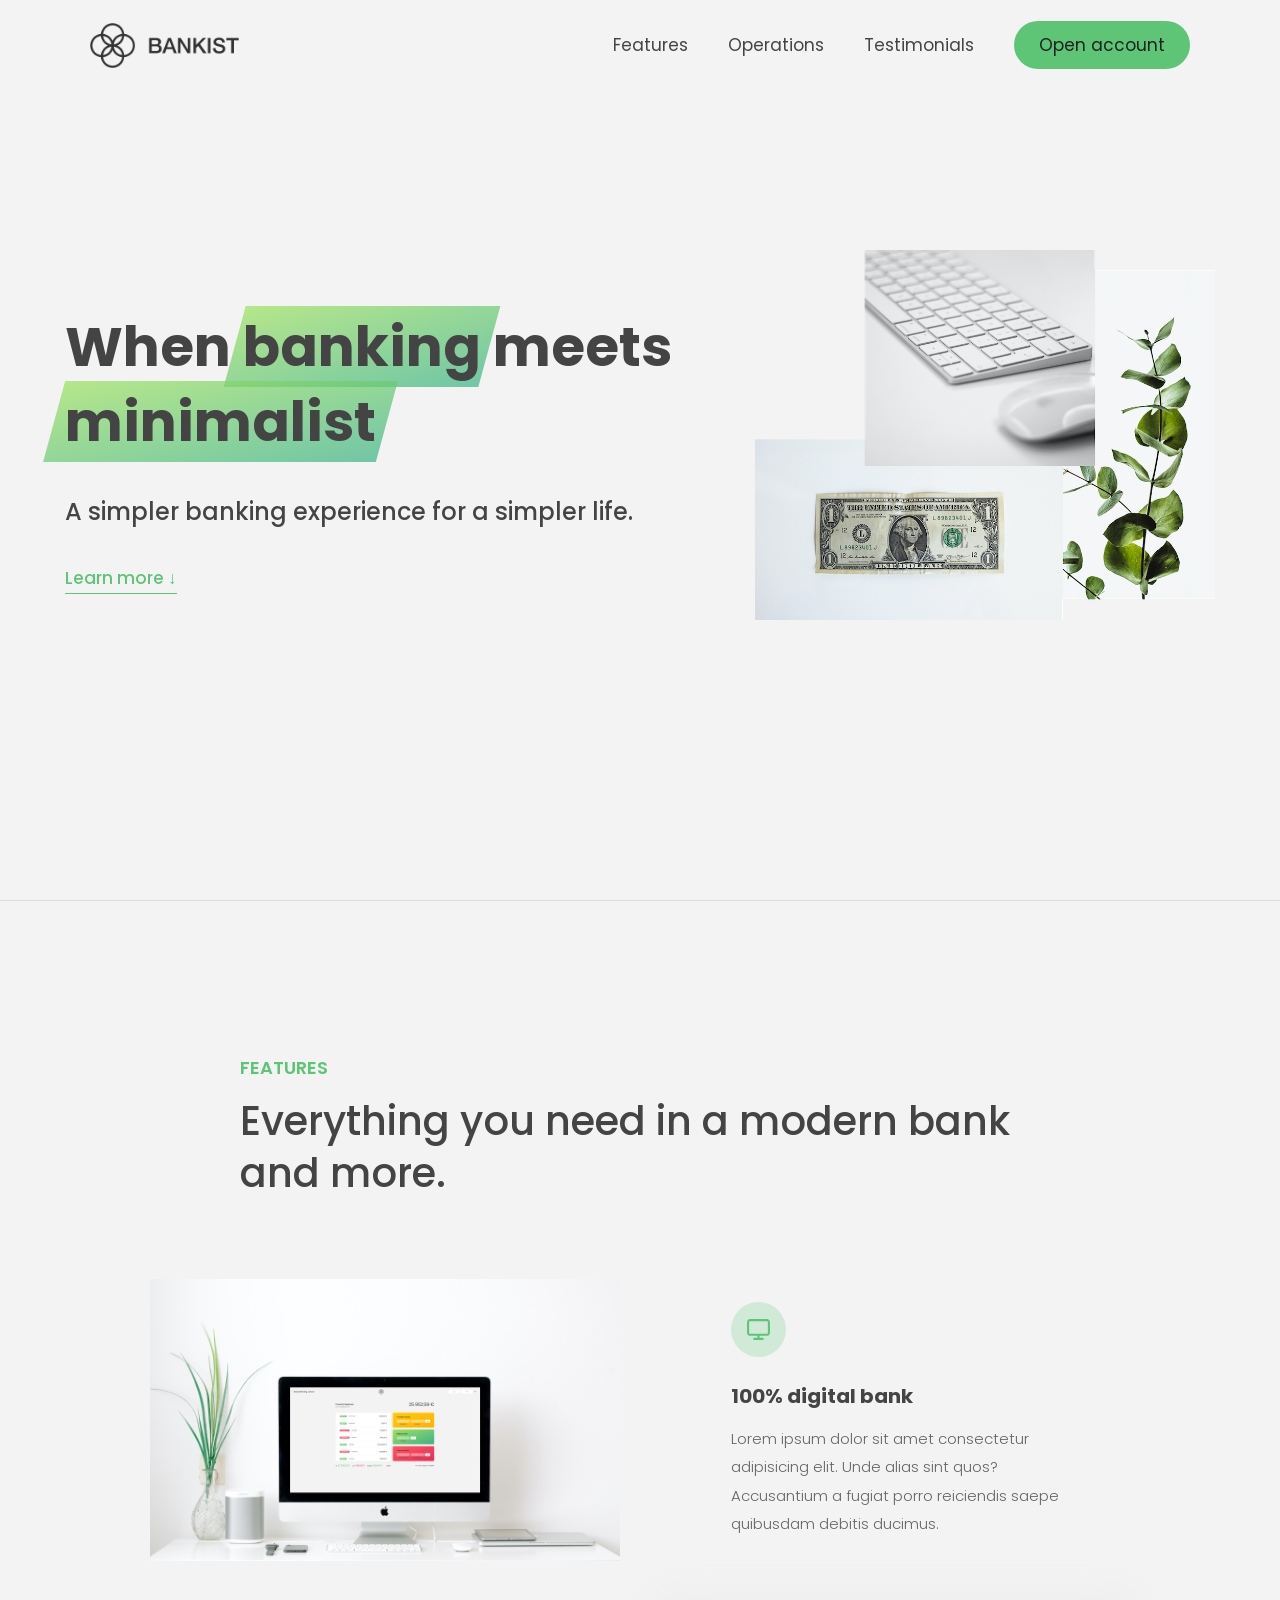
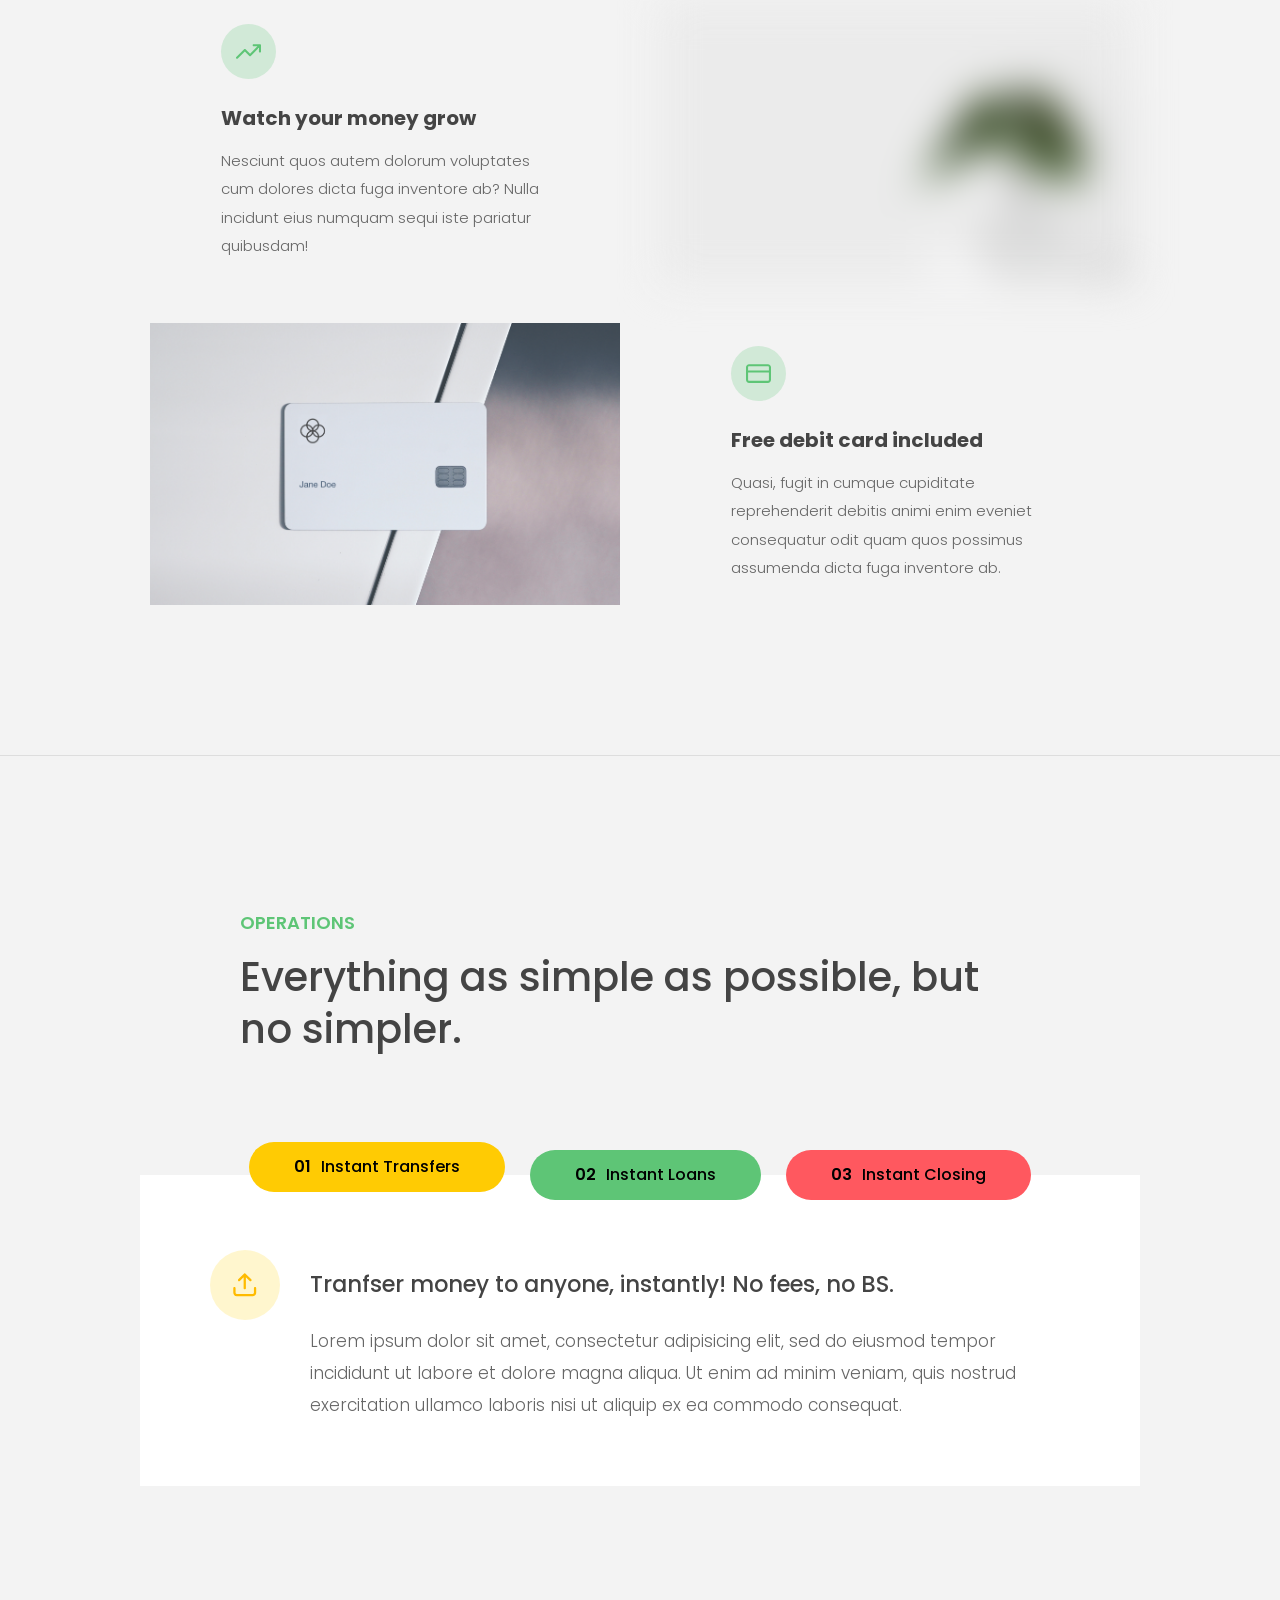
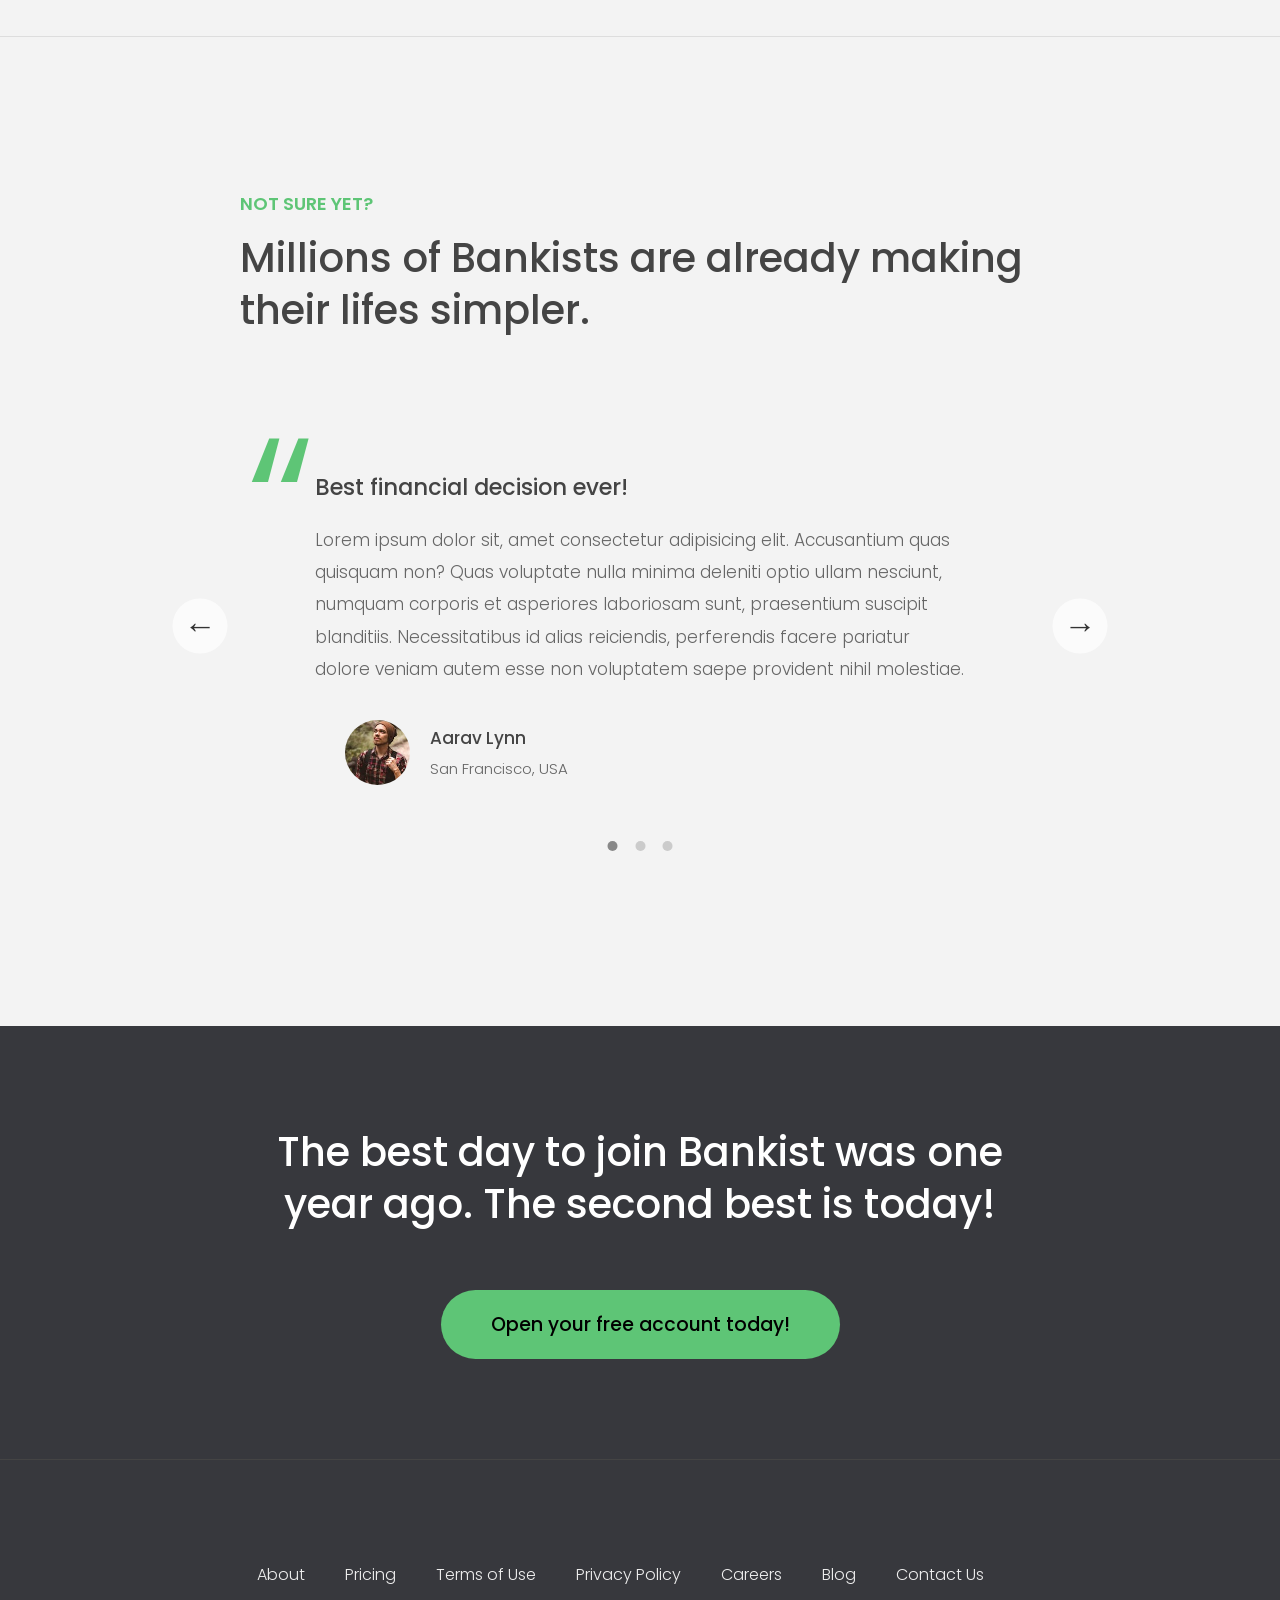
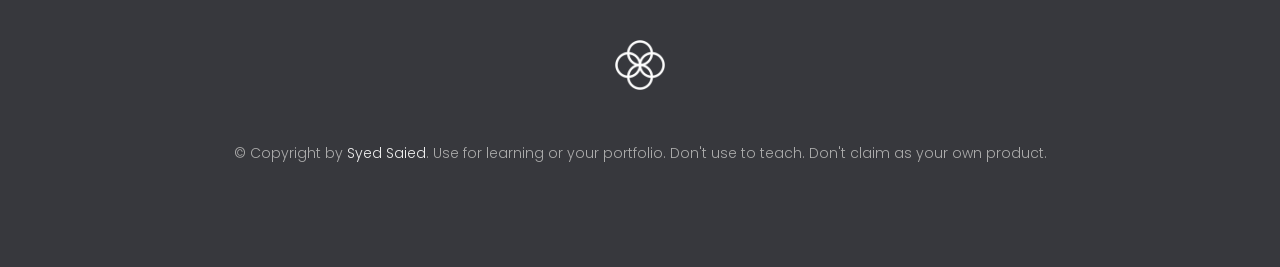
==== bankist/index.html @ 9480ed24 "Updated Project" ====
<!doctype html>
<html lang="en">
  <head>
    <meta charset="UTF-8" />
    <meta name="viewport" content="width=device-width, initial-scale=1.0" />
    <meta http-equiv="X-UA-Compatible" content="ie=edge" />
    <link rel="shortcut icon" type="image/png" href="img/icon.png" />

    <link
      href="https://fonts.googleapis.com/css?family=Poppins:300,400,500,600&display=swap"
      rel="stylesheet"
    />
    <link rel="stylesheet" href="style.css" />
    <title>Bankist | When Banking meets Minimalist</title>

    <script defer src="script.js"></script>
  </head>
  <body>
    <header class="header">
      <nav class="nav">
        <img
          src="img/logo.png"
          alt="Bankist logo"
          class="nav__logo"
          id="logo"
          designer="Saied"
          data-version-number="6.0"
        />
        <ul class="nav__links">
          <li class="nav__item">
            <a class="nav__link" href="#section--1">Features</a>
          </li>
          <li class="nav__item">
            <a class="nav__link" href="#section--2">Operations</a>
          </li>
          <li class="nav__item">
            <a class="nav__link" href="#section--3">Testimonials</a>
          </li>
          <li class="nav__item">
            <a class="nav__link nav__link--btn btn--show-modal" href="#"
              >Open account</a
            >
          </li>
        </ul>
      </nav>

      <div class="header__title">
        <h1>
          When
          <!-- Green highlight effect -->
          <span class="highlight">banking</span>
          meets<br />
          <span class="highlight">minimalist</span>
        </h1>
        <h4>A simpler banking experience for a simpler life.</h4>
        <button class="btn--text btn--scroll-to">Learn more &DownArrow;</button>
        <img
          src="img/hero.png"
          class="header__img"
          alt="Minimalist bank items"
        />
      </div>
    </header>

    <section class="section" id="section--1">
      <div class="section__title">
        <h2 class="section__description">Features</h2>
        <h3 class="section__header">
          Everything you need in a modern bank and more.
        </h3>
      </div>

      <div class="features">
        <img
          src="img/digital-lazy.jpg"
          data-src="img/digital.jpg"
          alt="Computer"
          class="features__img lazy-img"
        />
        <div class="features__feature">
          <div class="features__icon">
            <svg>
              <use xlink:href="img/icons.svg#icon-monitor"></use>
            </svg>
          </div>
          <h5 class="features__header">100% digital bank</h5>
          <p>
            Lorem ipsum dolor sit amet consectetur adipisicing elit. Unde alias
            sint quos? Accusantium a fugiat porro reiciendis saepe quibusdam
            debitis ducimus.
          </p>
        </div>

        <div class="features__feature">
          <div class="features__icon">
            <svg>
              <use xlink:href="img/icons.svg#icon-trending-up"></use>
            </svg>
          </div>
          <h5 class="features__header">Watch your money grow</h5>
          <p>
            Nesciunt quos autem dolorum voluptates cum dolores dicta fuga
            inventore ab? Nulla incidunt eius numquam sequi iste pariatur
            quibusdam!
          </p>
        </div>
        <img
          src="img/grow-lazy.jpg"
          data-src="img/grow.jpg"
          alt="Plant"
          class="features__img lazy-img"
        />

        <img
          src="img/card-lazy.jpg"
          data-src="img/card.jpg"
          alt="Credit card"
          class="features__img lazy-img"
        />
        <div class="features__feature">
          <div class="features__icon">
            <svg>
              <use xlink:href="img/icons.svg#icon-credit-card"></use>
            </svg>
          </div>
          <h5 class="features__header">Free debit card included</h5>
          <p>
            Quasi, fugit in cumque cupiditate reprehenderit debitis animi enim
            eveniet consequatur odit quam quos possimus assumenda dicta fuga
            inventore ab.
          </p>
        </div>
      </div>
    </section>

    <section class="section" id="section--2">
      <div class="section__title">
        <h2 class="section__description">Operations</h2>
        <h3 class="section__header">
          Everything as simple as possible, but no simpler.
        </h3>
      </div>

      <div class="operations">
        <div class="operations__tab-container">
          <button
            class="btn operations__tab operations__tab--1 operations__tab--active"
            data-tab="1"
          >
            <span>01</span>Instant Transfers
          </button>
          <button class="btn operations__tab operations__tab--2" data-tab="2">
            <span>02</span>Instant Loans
          </button>
          <button class="btn operations__tab operations__tab--3" data-tab="3">
            <span>03</span>Instant Closing
          </button>
        </div>
        <div
          class="operations__content operations__content--1 operations__content--active"
        >
          <div class="operations__icon operations__icon--1">
            <svg>
              <use xlink:href="img/icons.svg#icon-upload"></use>
            </svg>
          </div>
          <h5 class="operations__header">
            Tranfser money to anyone, instantly! No fees, no BS.
          </h5>
          <p>
            Lorem ipsum dolor sit amet, consectetur adipisicing elit, sed do
            eiusmod tempor incididunt ut labore et dolore magna aliqua. Ut enim
            ad minim veniam, quis nostrud exercitation ullamco laboris nisi ut
            aliquip ex ea commodo consequat.
          </p>
        </div>

        <div class="operations__content operations__content--2">
          <div class="operations__icon operations__icon--2">
            <svg>
              <use xlink:href="img/icons.svg#icon-home"></use>
            </svg>
          </div>
          <h5 class="operations__header">
            Buy a home or make your dreams come true, with instant loans.
          </h5>
          <p>
            Duis aute irure dolor in reprehenderit in voluptate velit esse
            cillum dolore eu fugiat nulla pariatur. Excepteur sint occaecat
            cupidatat non proident, sunt in culpa qui officia deserunt mollit
            anim id est laborum.
          </p>
        </div>
        <div class="operations__content operations__content--3">
          <div class="operations__icon operations__icon--3">
            <svg>
              <use xlink:href="img/icons.svg#icon-user-x"></use>
            </svg>
          </div>
          <h5 class="operations__header">
            No longer need your account? No problem! Close it instantly.
          </h5>
          <p>
            Excepteur sint occaecat cupidatat non proident, sunt in culpa qui
            officia deserunt mollit anim id est laborum. Ut enim ad minim
            veniam, quis nostrud exercitation ullamco laboris nisi ut aliquip ex
            ea commodo consequat.
          </p>
        </div>
      </div>
    </section>

    <section class="section" id="section--3">
      <div class="section__title section__title--testimonials">
        <h2 class="section__description">Not sure yet?</h2>
        <h3 class="section__header">
          Millions of Bankists are already making their lifes simpler.
        </h3>
      </div>

      <div class="slider">
        <div class="slide slide--1">
          <div class="testimonial">
            <h5 class="testimonial__header">Best financial decision ever!</h5>
            <blockquote class="testimonial__text">
              Lorem ipsum dolor sit, amet consectetur adipisicing elit.
              Accusantium quas quisquam non? Quas voluptate nulla minima
              deleniti optio ullam nesciunt, numquam corporis et asperiores
              laboriosam sunt, praesentium suscipit blanditiis. Necessitatibus
              id alias reiciendis, perferendis facere pariatur dolore veniam
              autem esse non voluptatem saepe provident nihil molestiae.
            </blockquote>
            <address class="testimonial__author">
              <img src="img/user-1.jpg" alt="" class="testimonial__photo" />
              <h6 class="testimonial__name">Aarav Lynn</h6>
              <p class="testimonial__location">San Francisco, USA</p>
            </address>
          </div>
        </div>

        <div class="slide slide--2">
          <div class="testimonial">
            <h5 class="testimonial__header">
              The last step to becoming a complete minimalist
            </h5>
            <blockquote class="testimonial__text">
              Quisquam itaque deserunt ullam, quia ea repellendus provident,
              ducimus neque ipsam modi voluptatibus doloremque, corrupti
              laborum. Incidunt numquam perferendis veritatis neque repellendus.
              Lorem, ipsum dolor sit amet consectetur adipisicing elit. Illo
              deserunt exercitationem deleniti.
            </blockquote>
            <address class="testimonial__author">
              <img src="img/user-2.jpg" alt="" class="testimonial__photo" />
              <h6 class="testimonial__name">Miyah Miles</h6>
              <p class="testimonial__location">London, UK</p>
            </address>
          </div>
        </div>

        <div class="slide slide--3">
          <div class="testimonial">
            <h5 class="testimonial__header">
              Finally free from old-school banks
            </h5>
            <blockquote class="testimonial__text">
              Debitis, nihil sit minus suscipit magni aperiam vel tenetur
              incidunt commodi architecto numquam omnis nulla autem,
              necessitatibus blanditiis modi similique quidem. Odio aliquam
              culpa dicta beatae quod maiores ipsa minus consequatur error sunt,
              deleniti saepe aliquid quos inventore sequi. Necessitatibus id
              alias reiciendis, perferendis facere.
            </blockquote>
            <address class="testimonial__author">
              <img src="img/user-3.jpg" alt="" class="testimonial__photo" />
              <h6 class="testimonial__name">Francisco Gomes</h6>
              <p class="testimonial__location">Lisbon, Portugal</p>
            </address>
          </div>
        </div>

        <!-- <div class="slide"><img src="img/img-1.jpg" alt="Photo 1" /></div>
        <div class="slide"><img src="img/img-2.jpg" alt="Photo 2" /></div>
        <div class="slide"><img src="img/img-3.jpg" alt="Photo 3" /></div>
        <div class="slide"><img src="img/img-4.jpg" alt="Photo 4" /></div> -->
        <button class="slider__btn slider__btn--left">&larr;</button>
        <button class="slider__btn slider__btn--right">&rarr;</button>
        <div class="dots"></div>
      </div>
    </section>

    <section class="section section--sign-up">
      <div class="section__title">
        <h3 class="section__header">
          The best day to join Bankist was one year ago. The second best is
          today!
        </h3>
      </div>
      <button class="btn btn--show-modal">Open your free account today!</button>
    </section>

    <footer class="footer">
      <ul class="footer__nav">
        <li class="footer__item">
          <a class="footer__link" href="#">About</a>
        </li>
        <li class="footer__item">
          <a class="footer__link" href="#">Pricing</a>
        </li>
        <li class="footer__item">
          <a class="footer__link" href="#">Terms of Use</a>
        </li>
        <li class="footer__item">
          <a class="footer__link" href="#">Privacy Policy</a>
        </li>
        <li class="footer__item">
          <a class="footer__link" href="#">Careers</a>
        </li>
        <li class="footer__item">
          <a class="footer__link" href="#">Blog</a>
        </li>
        <li class="footer__item">
          <a class="footer__link" href="#">Contact Us</a>
        </li>
      </ul>
      <img src="img/icon.png" alt="Logo" class="footer__logo" />
      <p class="footer__copyright">
        &copy; Copyright by
        <a
          class="footer__link twitter-link"
          target="_blank"
          href="https://x.com/saied_syed26"
          >Syed Saied</a
        >. Use for learning or your portfolio. Don't use to teach. Don't claim
        as your own product.
      </p>
    </footer>

    <div class="modal hidden">
      <button class="btn--close-modal">&times;</button>
      <h2 class="modal__header">
        Open your bank account <br />
        in just <span class="highlight">5 minutes</span>
      </h2>
      <form class="modal__form">
        <label>First Name</label>
        <input type="text" />
        <label>Last Name</label>
        <input type="text" />
        <label>Email Address</label>
        <input type="email" />
        <button class="btn">Next step &rarr;</button>
      </form>
    </div>
    <div class="overlay hidden"></div>

    <!-- <script src="script.js"></script> -->
  </body>
</html>
---- bankist/style.css ----
/* The page is NOT responsive. You can implement responsiveness yourself if you wanna have some fun 😃 */

:root {
  --color-primary: #5ec576;
  --color-secondary: #ffcb03;
  --color-tertiary: #ff585f;
  --color-primary-darker: #4bbb7d;
  --color-secondary-darker: #ffbb00;
  --color-tertiary-darker: #fd424b;
  --color-primary-opacity: #5ec5763a;
  --color-secondary-opacity: #ffcd0331;
  --color-tertiary-opacity: #ff58602d;
  --gradient-primary: linear-gradient(to top left, #39b385, #9be15d);
  --gradient-secondary: linear-gradient(to top left, #ffb003, #ffcb03);
}

* {
  margin: 0;
  padding: 0;
  box-sizing: inherit;
}

html {
  font-size: 62.5%;
  box-sizing: border-box;
}

body {
  font-family: "Poppins", sans-serif;
  font-weight: 300;
  color: #444;
  line-height: 1.9;
  background-color: #f3f3f3;
}

/* GENERAL ELEMENTS */
.section {
  padding: 15rem 3rem;
  border-top: 1px solid #ddd;

  transition:
    transform 1s,
    opacity 1s;
}

.section--hidden {
  opacity: 0;
  transform: translateY(8rem);
}

.section__title {
  max-width: 80rem;
  margin: 0 auto 8rem auto;
}

.section__description {
  font-size: 1.8rem;
  font-weight: 600;
  text-transform: uppercase;
  color: var(--color-primary);
  margin-bottom: 1rem;
}

.section__header {
  font-size: 4rem;
  line-height: 1.3;
  font-weight: 500;
}

.btn {
  display: inline-block;
  background-color: var(--color-primary);
  font-size: 1.6rem;
  font-family: inherit;
  font-weight: 500;
  border: none;
  padding: 1.25rem 4.5rem;
  border-radius: 10rem;
  cursor: pointer;
  transition: all 0.3s;
}

.btn:hover {
  background-color: var(--color-primary-darker);
}

.btn--text {
  display: inline-block;
  background: none;
  font-size: 1.7rem;
  font-family: inherit;
  font-weight: 500;
  color: var(--color-primary);
  border: none;
  border-bottom: 1px solid currentColor;
  padding-bottom: 2px;
  cursor: pointer;
  transition: all 0.3s;
}

p {
  color: #666;
}

/* This is BAD for accessibility! Don't do in the real world! */
button:focus {
  outline: none;
}

img {
  transition: filter 0.5s;
}

.lazy-img {
  filter: blur(20px);
}

/* NAVIGATION */
.nav {
  display: flex;
  justify-content: space-between;
  align-items: center;
  height: 9rem;
  width: 100%;
  padding: 0 6rem;
  z-index: 100;
}

/* nav and stickly class at the same time */
.nav.sticky {
  position: fixed;
  background-color: rgba(255, 255, 255, 0.95);
}

.nav__logo {
  height: 4.5rem;
  transition: all 0.3s;
}

.nav__links {
  display: flex;
  align-items: center;
  list-style: none;
}

.nav__item {
  margin-left: 4rem;
}

.nav__link:link,
.nav__link:visited {
  font-size: 1.7rem;
  font-weight: 400;
  color: inherit;
  text-decoration: none;
  display: block;
  transition: all 0.3s;
}

.nav__link--btn:link,
.nav__link--btn:visited {
  padding: 0.8rem 2.5rem;
  border-radius: 3rem;
  background-color: var(--color-primary);
  color: #222;
}

.nav__link--btn:hover,
.nav__link--btn:active {
  color: inherit;
  background-color: var(--color-primary-darker);
  color: #333;
}

/* HEADER */
.header {
  padding: 0 3rem;
  height: 100vh;
  display: flex;
  flex-direction: column;
  align-items: center;
}

.header__title {
  flex: 1;

  max-width: 115rem;
  display: grid;
  grid-template-columns: 3fr 2fr;
  row-gap: 3rem;
  align-content: center;
  justify-content: center;

  align-items: start;
  justify-items: start;
}

h1 {
  font-size: 5.5rem;
  line-height: 1.35;
}

h4 {
  font-size: 2.4rem;
  font-weight: 500;
}

.header__img {
  width: 100%;
  grid-column: 2 / 3;
  grid-row: 1 / span 4;
  transform: translateY(-6rem);
}

.highlight {
  position: relative;
}

.highlight::after {
  display: block;
  content: "";
  position: absolute;
  bottom: 0;
  left: 0;
  height: 100%;
  width: 100%;
  z-index: -1;
  opacity: 0.7;
  transform: scale(1.07, 1.05) skewX(-15deg);
  background-image: var(--gradient-primary);
}

/* FEATURES */
.features {
  display: grid;
  grid-template-columns: 1fr 1fr;
  gap: 4rem;
  margin: 0 12rem;
}

.features__img {
  width: 100%;
}

.features__feature {
  align-self: center;
  justify-self: center;
  width: 70%;
  font-size: 1.5rem;
}

.features__icon {
  display: flex;
  align-items: center;
  justify-content: center;
  background-color: var(--color-primary-opacity);
  height: 5.5rem;
  width: 5.5rem;
  border-radius: 50%;
  margin-bottom: 2rem;
}

.features__icon svg {
  height: 2.5rem;
  width: 2.5rem;
  fill: var(--color-primary);
}

.features__header {
  font-size: 2rem;
  margin-bottom: 1rem;
}

/* OPERATIONS */
.operations {
  max-width: 100rem;
  margin: 12rem auto 0 auto;

  background-color: #fff;
}

.operations__tab-container {
  display: flex;
  justify-content: center;
}

.operations__tab {
  margin-right: 2.5rem;
  transform: translateY(-50%);
}

.operations__tab span {
  margin-right: 1rem;
  font-weight: 600;
  display: inline-block;
}

.operations__tab--1 {
  background-color: var(--color-secondary);
}

.operations__tab--1:hover {
  background-color: var(--color-secondary-darker);
}

.operations__tab--3 {
  background-color: var(--color-tertiary);
  margin: 0;
}

.operations__tab--3:hover {
  background-color: var(--color-tertiary-darker);
}

.operations__tab--active {
  transform: translateY(-66%);
}

.operations__content {
  display: none;

  /* JUST PRESENTATIONAL */
  font-size: 1.7rem;
  padding: 2.5rem 7rem 6.5rem 7rem;
}

.operations__content--active {
  display: grid;
  grid-template-columns: 7rem 1fr;
  column-gap: 3rem;
  row-gap: 0.5rem;
}

.operations__header {
  font-size: 2.25rem;
  font-weight: 500;
  align-self: center;
}

.operations__icon {
  display: flex;
  align-items: center;
  justify-content: center;
  height: 7rem;
  width: 7rem;
  border-radius: 50%;
}

.operations__icon svg {
  height: 2.75rem;
  width: 2.75rem;
}

.operations__content p {
  grid-column: 2;
}

.operations__icon--1 {
  background-color: var(--color-secondary-opacity);
}
.operations__icon--2 {
  background-color: var(--color-primary-opacity);
}
.operations__icon--3 {
  background-color: var(--color-tertiary-opacity);
}
.operations__icon--1 svg {
  fill: var(--color-secondary-darker);
}
.operations__icon--2 svg {
  fill: var(--color-primary);
}
.operations__icon--3 svg {
  fill: var(--color-tertiary);
}

/* SLIDER */
.slider {
  max-width: 100rem;
  height: 50rem;
  margin: 0 auto;
  position: relative;

  /* IN THE END */
  overflow: hidden;
}

.slide {
  position: absolute;
  top: 0;
  width: 100%;
  height: 50rem;

  display: flex;
  align-items: center;
  justify-content: center;

  /* THIS creates the animation! */
  transition: transform 1s;
}

.slide > img {
  /* Only for images that have different size than slide */
  width: 100%;
  height: 100%;
  object-fit: cover;
}

.slider__btn {
  position: absolute;
  top: 50%;
  z-index: 10;

  border: none;
  background: rgba(255, 255, 255, 0.7);
  font-family: inherit;
  color: #333;
  border-radius: 50%;
  height: 5.5rem;
  width: 5.5rem;
  font-size: 3.25rem;
  cursor: pointer;
}

.slider__btn--left {
  left: 6%;
  transform: translate(-50%, -50%);
}

.slider__btn--right {
  right: 6%;
  transform: translate(50%, -50%);
}

.dots {
  position: absolute;
  bottom: 5%;
  left: 50%;
  transform: translateX(-50%);
  display: flex;
}

.dots__dot {
  border: none;
  background-color: #b9b9b9;
  opacity: 0.7;
  height: 1rem;
  width: 1rem;
  border-radius: 50%;
  margin-right: 1.75rem;
  cursor: pointer;
  transition: all 0.5s;

  /* Only necessary when overlying images */
  /* box-shadow: 0 0.6rem 1.5rem rgba(0, 0, 0, 0.7); */
}

.dots__dot:last-child {
  margin: 0;
}

.dots__dot--active {
  /* background-color: #fff; */
  background-color: #888;
  opacity: 1;
}

/* TESTIMONIALS */
.testimonial {
  width: 65%;
  position: relative;
}

.testimonial::before {
  content: "\201C";
  position: absolute;
  top: -5.7rem;
  left: -6.8rem;
  line-height: 1;
  font-size: 20rem;
  font-family: inherit;
  color: var(--color-primary);
  z-index: -1;
}

.testimonial__header {
  font-size: 2.25rem;
  font-weight: 500;
  margin-bottom: 1.5rem;
}

.testimonial__text {
  font-size: 1.7rem;
  margin-bottom: 3.5rem;
  color: #666;
}

.testimonial__author {
  margin-left: 3rem;
  font-style: normal;

  display: grid;
  grid-template-columns: 6.5rem 1fr;
  column-gap: 2rem;
}

.testimonial__photo {
  grid-row: 1 / span 2;
  width: 6.5rem;
  border-radius: 50%;
}

.testimonial__name {
  font-size: 1.7rem;
  font-weight: 500;
  align-self: end;
  margin: 0;
}

.testimonial__location {
  font-size: 1.5rem;
}

.section__title--testimonials {
  margin-bottom: 4rem;
}

/* SIGNUP */
.section--sign-up {
  background-color: #37383d;
  border-top: none;
  border-bottom: 1px solid #444;
  text-align: center;
  padding: 10rem 3rem;
}

.section--sign-up .section__header {
  color: #fff;
  text-align: center;
}

.section--sign-up .section__title {
  margin-bottom: 6rem;
}

.section--sign-up .btn {
  font-size: 1.9rem;
  padding: 2rem 5rem;
}

/* FOOTER */
.footer {
  padding: 10rem 3rem;
  background-color: #37383d;
}

.footer__nav {
  list-style: none;
  display: flex;
  justify-content: center;
  margin-bottom: 5rem;
}

.footer__item {
  margin-right: 4rem;
}

.footer__link {
  font-size: 1.6rem;
  color: #eee;
  text-decoration: none;
}

.footer__logo {
  height: 5rem;
  display: block;
  margin: 0 auto;
  margin-bottom: 5rem;
}

.footer__copyright {
  font-size: 1.4rem;
  color: #aaa;
  text-align: center;
}

.footer__copyright .footer__link {
  font-size: 1.4rem;
}

/* MODAL WINDOW */
.modal {
  position: fixed;
  top: 50%;
  left: 50%;
  transform: translate(-50%, -50%);
  max-width: 60rem;
  background-color: #f3f3f3;
  padding: 5rem 6rem;
  box-shadow: 0 4rem 6rem rgba(0, 0, 0, 0.3);
  z-index: 1000;
  transition: all 0.5s;
}

.overlay {
  position: fixed;
  top: 0;
  left: 0;
  width: 100%;
  height: 100%;
  background-color: rgba(0, 0, 0, 0.5);
  backdrop-filter: blur(4px);
  z-index: 100;
  transition: all 0.5s;
}

.modal__header {
  font-size: 3.25rem;
  margin-bottom: 4.5rem;
  line-height: 1.5;
}

.modal__form {
  margin: 0 3rem;
  display: grid;
  grid-template-columns: 1fr 2fr;
  align-items: center;
  gap: 2.5rem;
}

.modal__form label {
  font-size: 1.7rem;
  font-weight: 500;
}

.modal__form input {
  font-size: 1.7rem;
  padding: 1rem 1.5rem;
  border: 1px solid #ddd;
  border-radius: 0.5rem;
}

.modal__form button {
  grid-column: 1 / span 2;
  justify-self: center;
  margin-top: 1rem;
}

.btn--close-modal {
  font-family: inherit;
  color: inherit;
  position: absolute;
  top: 0.5rem;
  right: 2rem;
  font-size: 4rem;
  cursor: pointer;
  border: none;
  background: none;
}

.hidden {
  visibility: hidden;
  opacity: 0;
}

/* COOKIE MESSAGE */
.cookie-message {
  display: flex;
  align-items: center;
  justify-content: space-evenly;
  width: 100%;
  background-color: white;
  color: #bbb;
  font-size: 1.5rem;
  font-weight: 400;
}
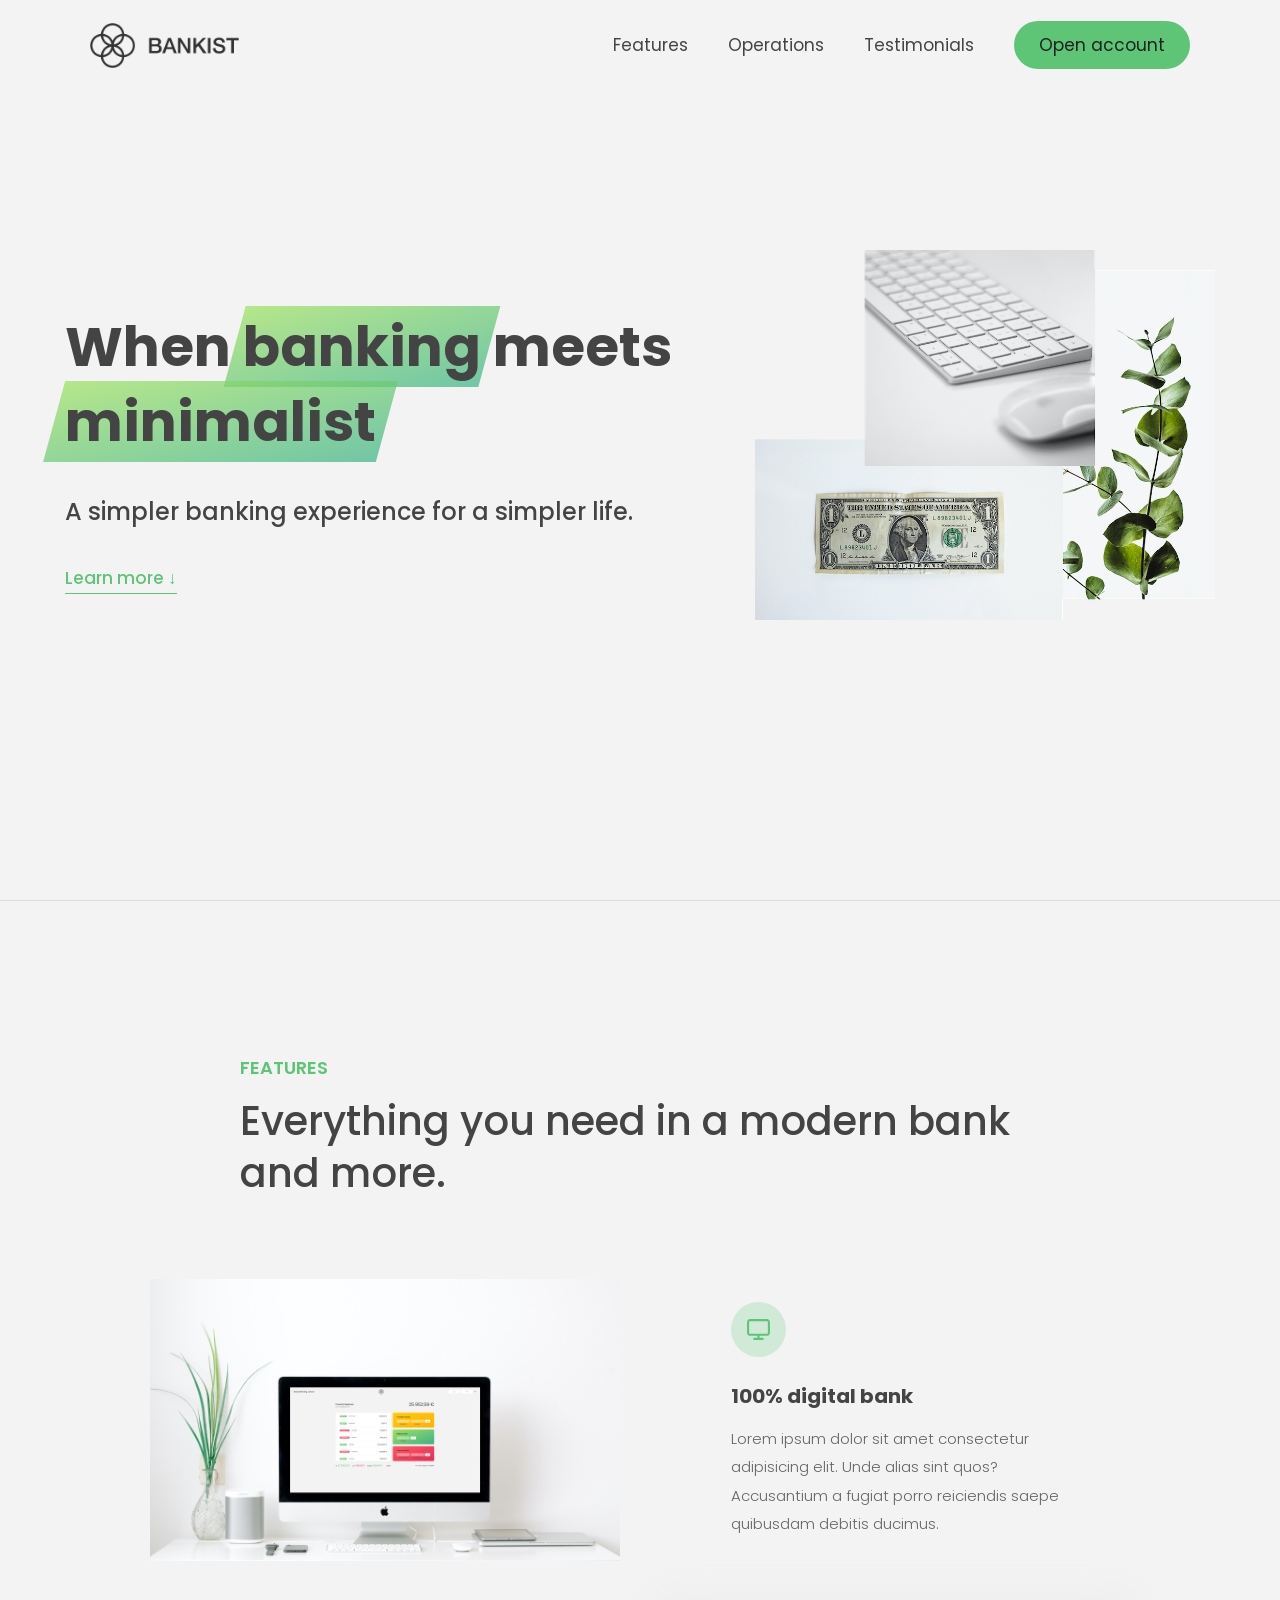
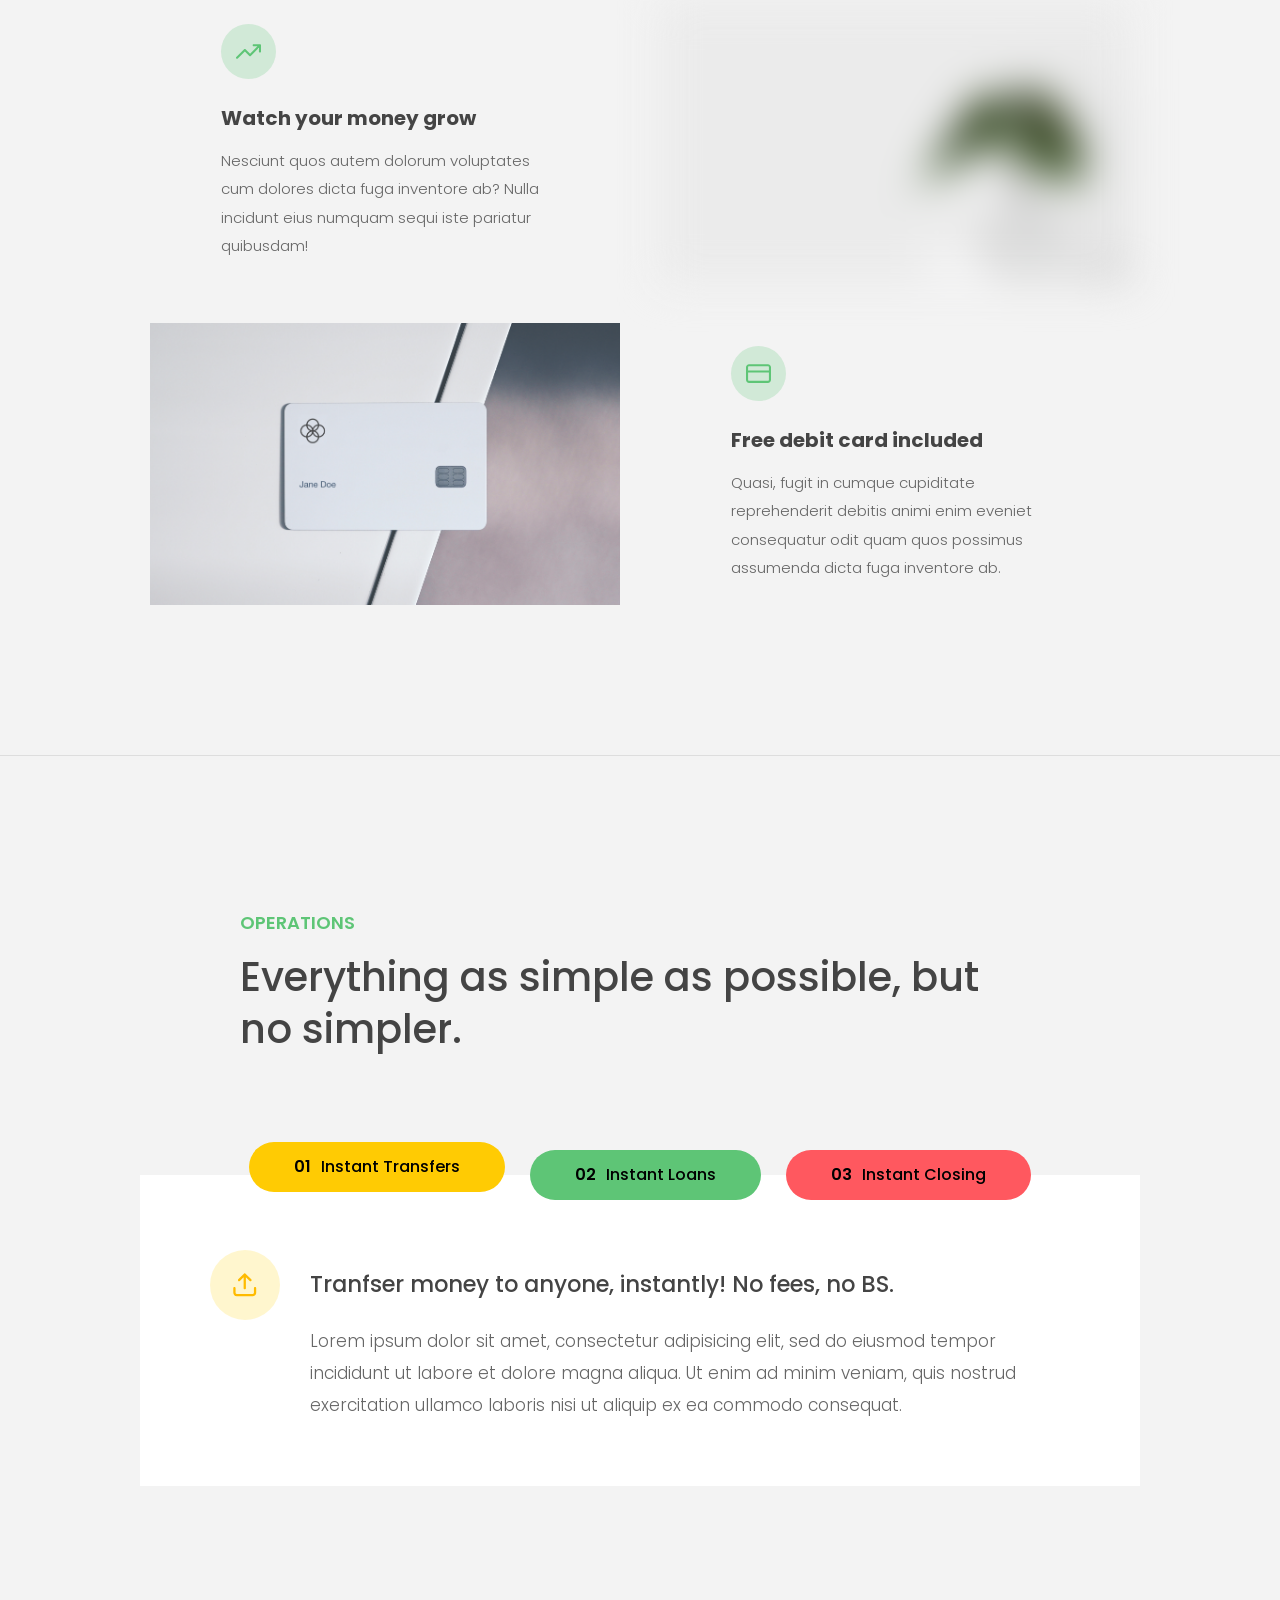
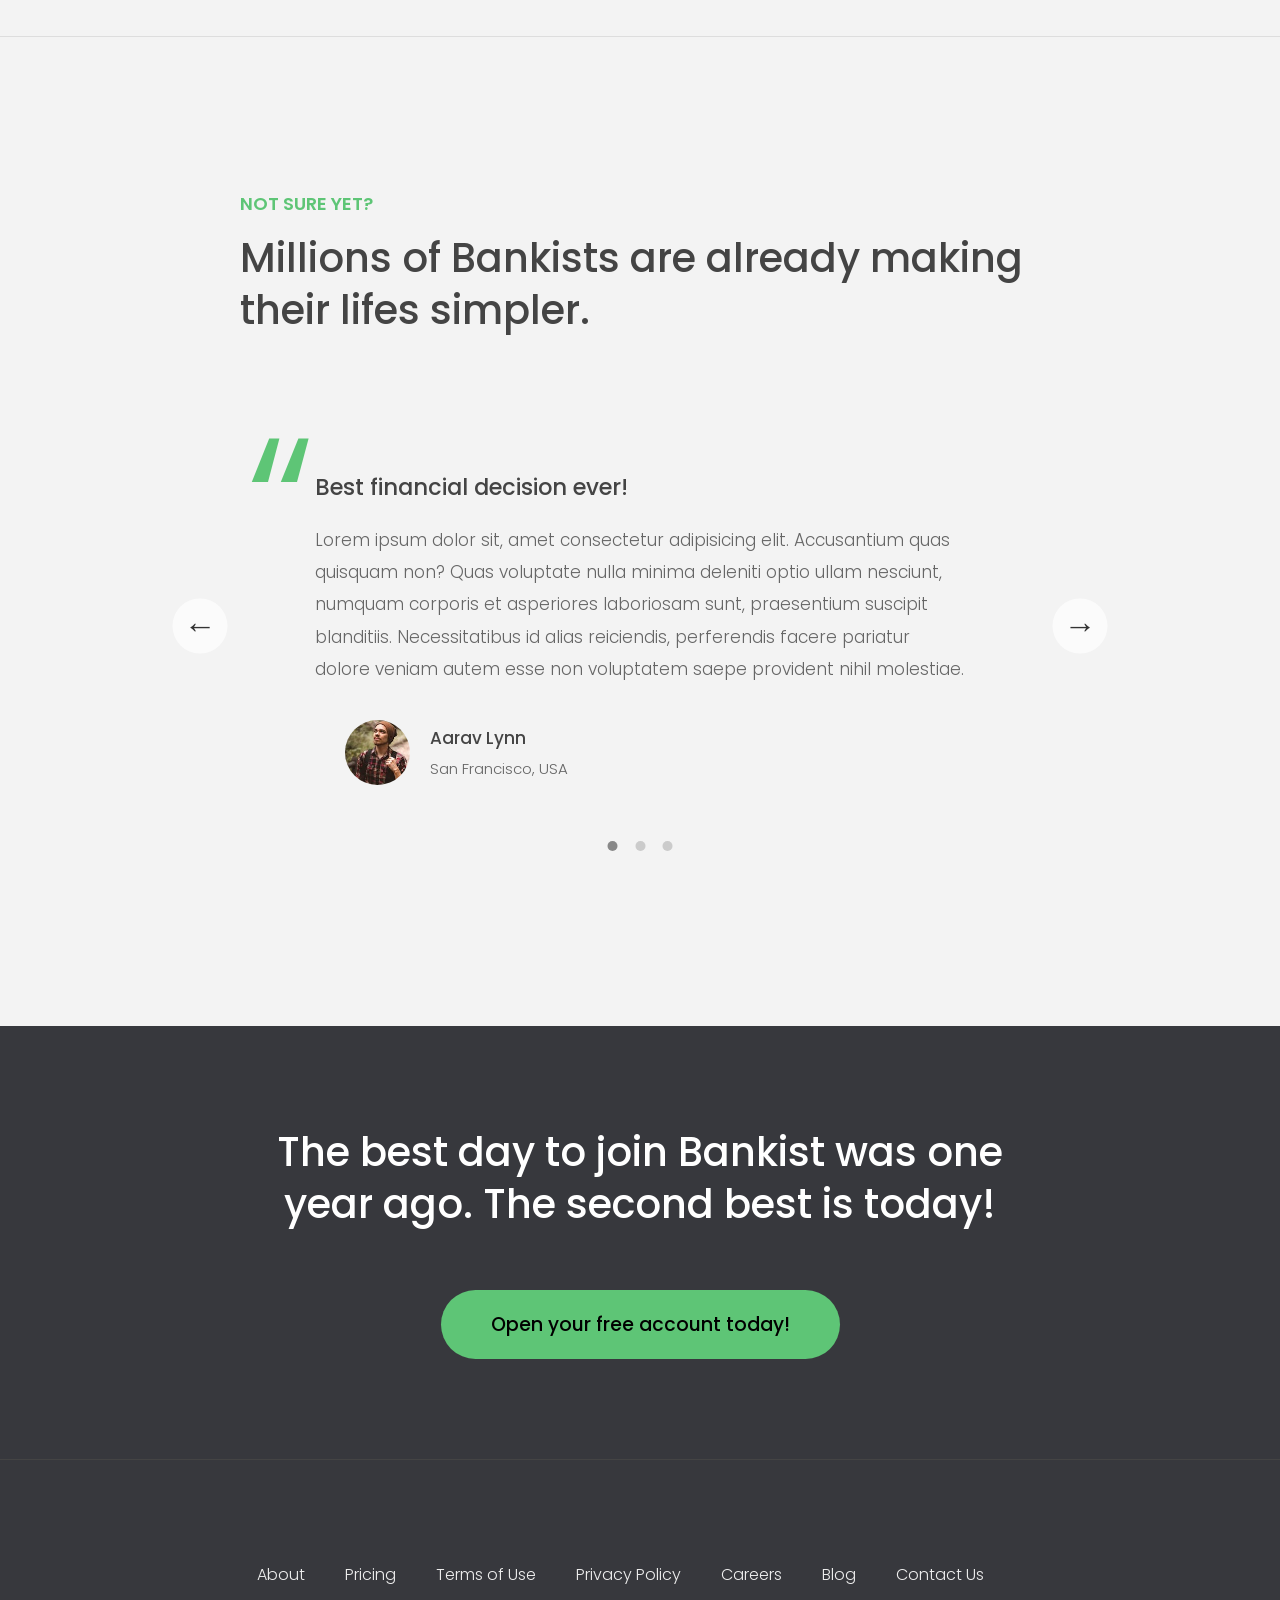
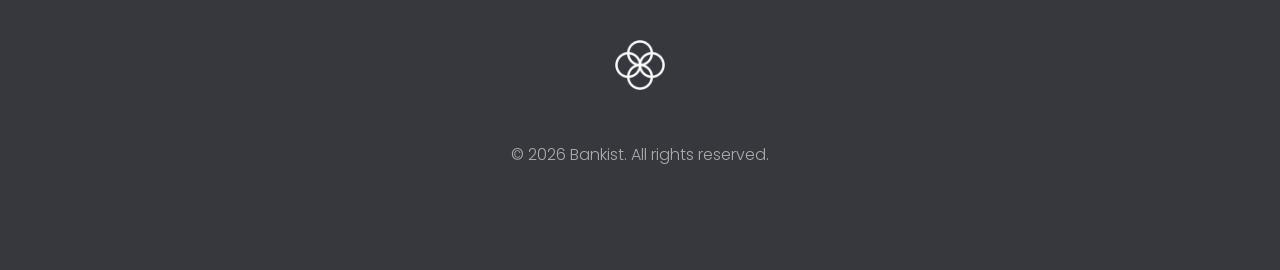
==== commit 2d2afdf9: "Footer updated" ====
--- a/bankist/index.html
+++ b/bankist/index.html
@@ -324,16 +324,7 @@
         </li>
       </ul>
       <img src="img/icon.png" alt="Logo" class="footer__logo" />
-      <p class="footer__copyright">
-        &copy; Copyright by
-        <a
-          class="footer__link twitter-link"
-          target="_blank"
-          href="https://x.com/saied_syed26"
-          >Syed Saied</a
-        >. Use for learning or your portfolio. Don't use to teach. Don't claim
-        as your own product.
-      </p>
+      <p class="footer__copyright">© 2026 Bankist. All rights reserved.</p>
     </footer>
 
     <div class="modal hidden">
--- a/bankist/style.css
+++ b/bankist/style.css
@@ -579,13 +579,9 @@
 }
 
 .footer__copyright {
-  font-size: 1.4rem;
+  font-size: 1.6rem;
   color: #aaa;
   text-align: center;
-}
-
-.footer__copyright .footer__link {
-  font-size: 1.4rem;
 }
 
 /* MODAL WINDOW */
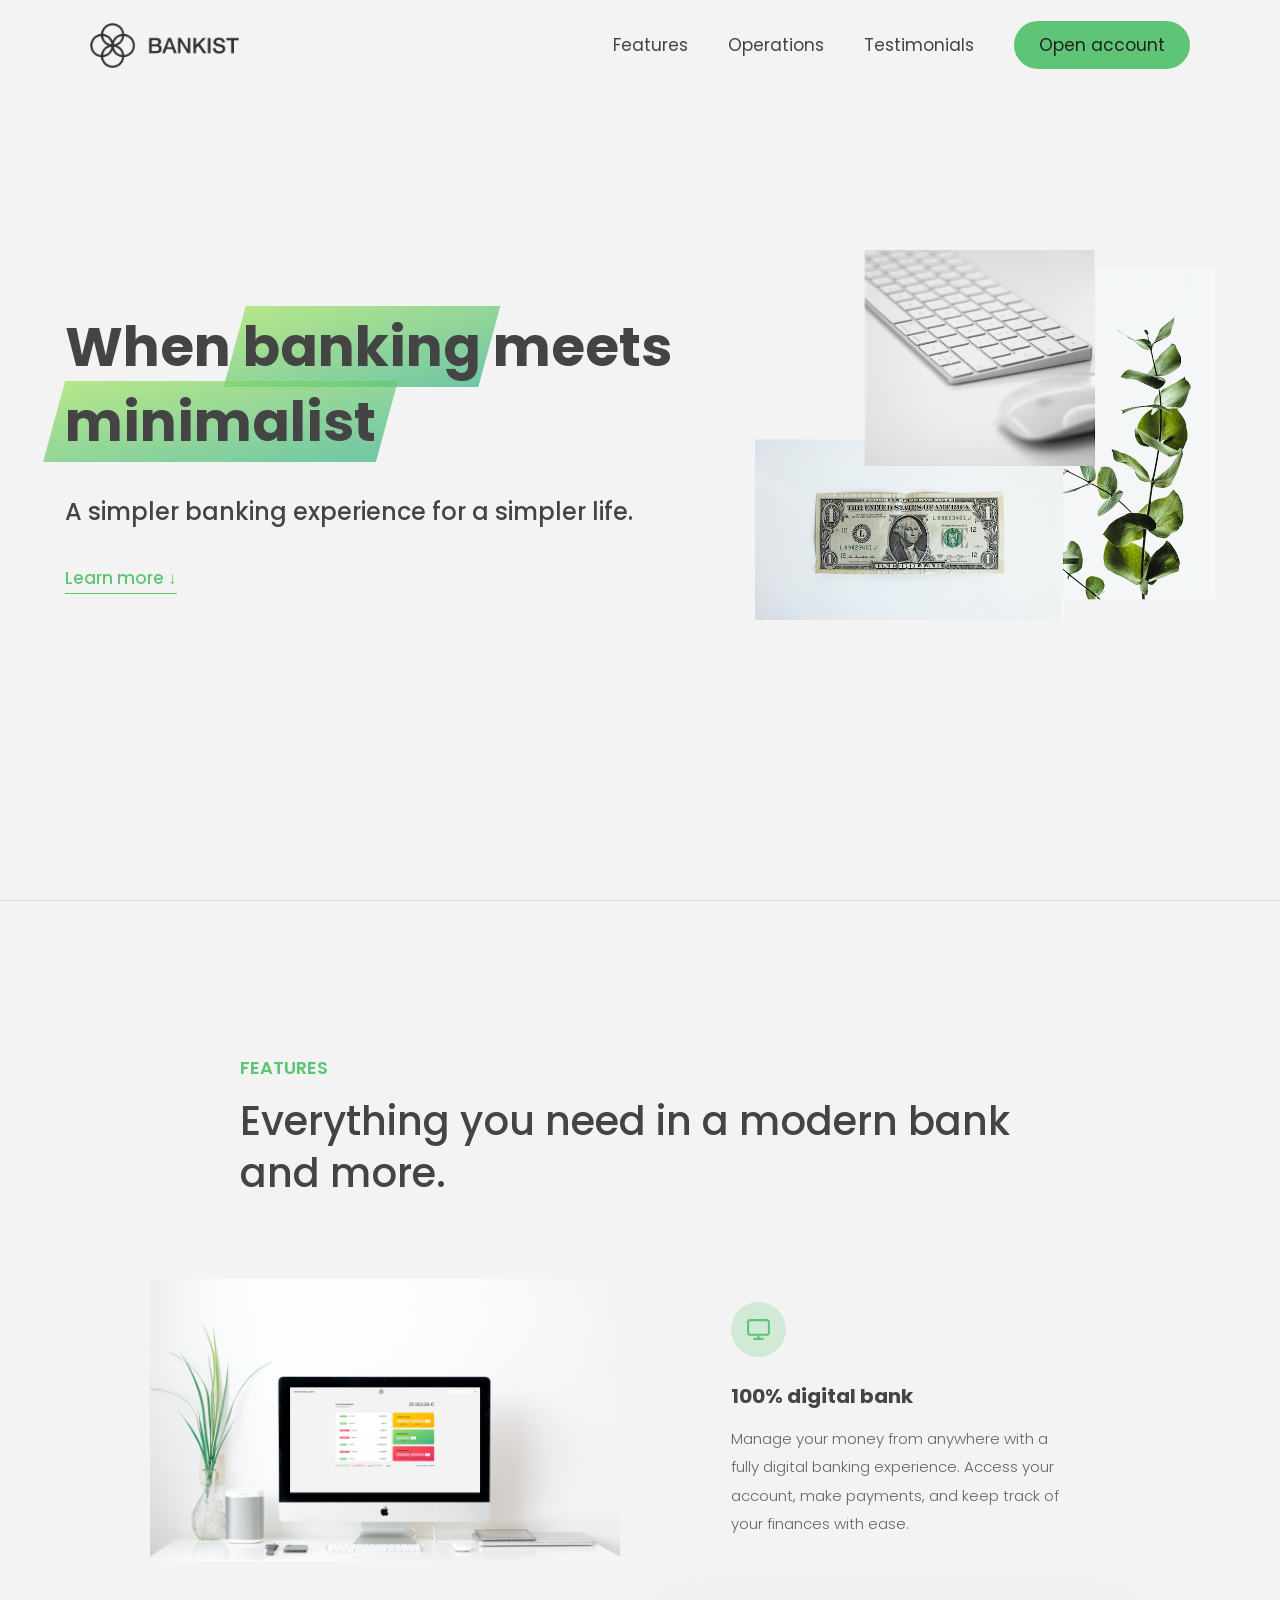
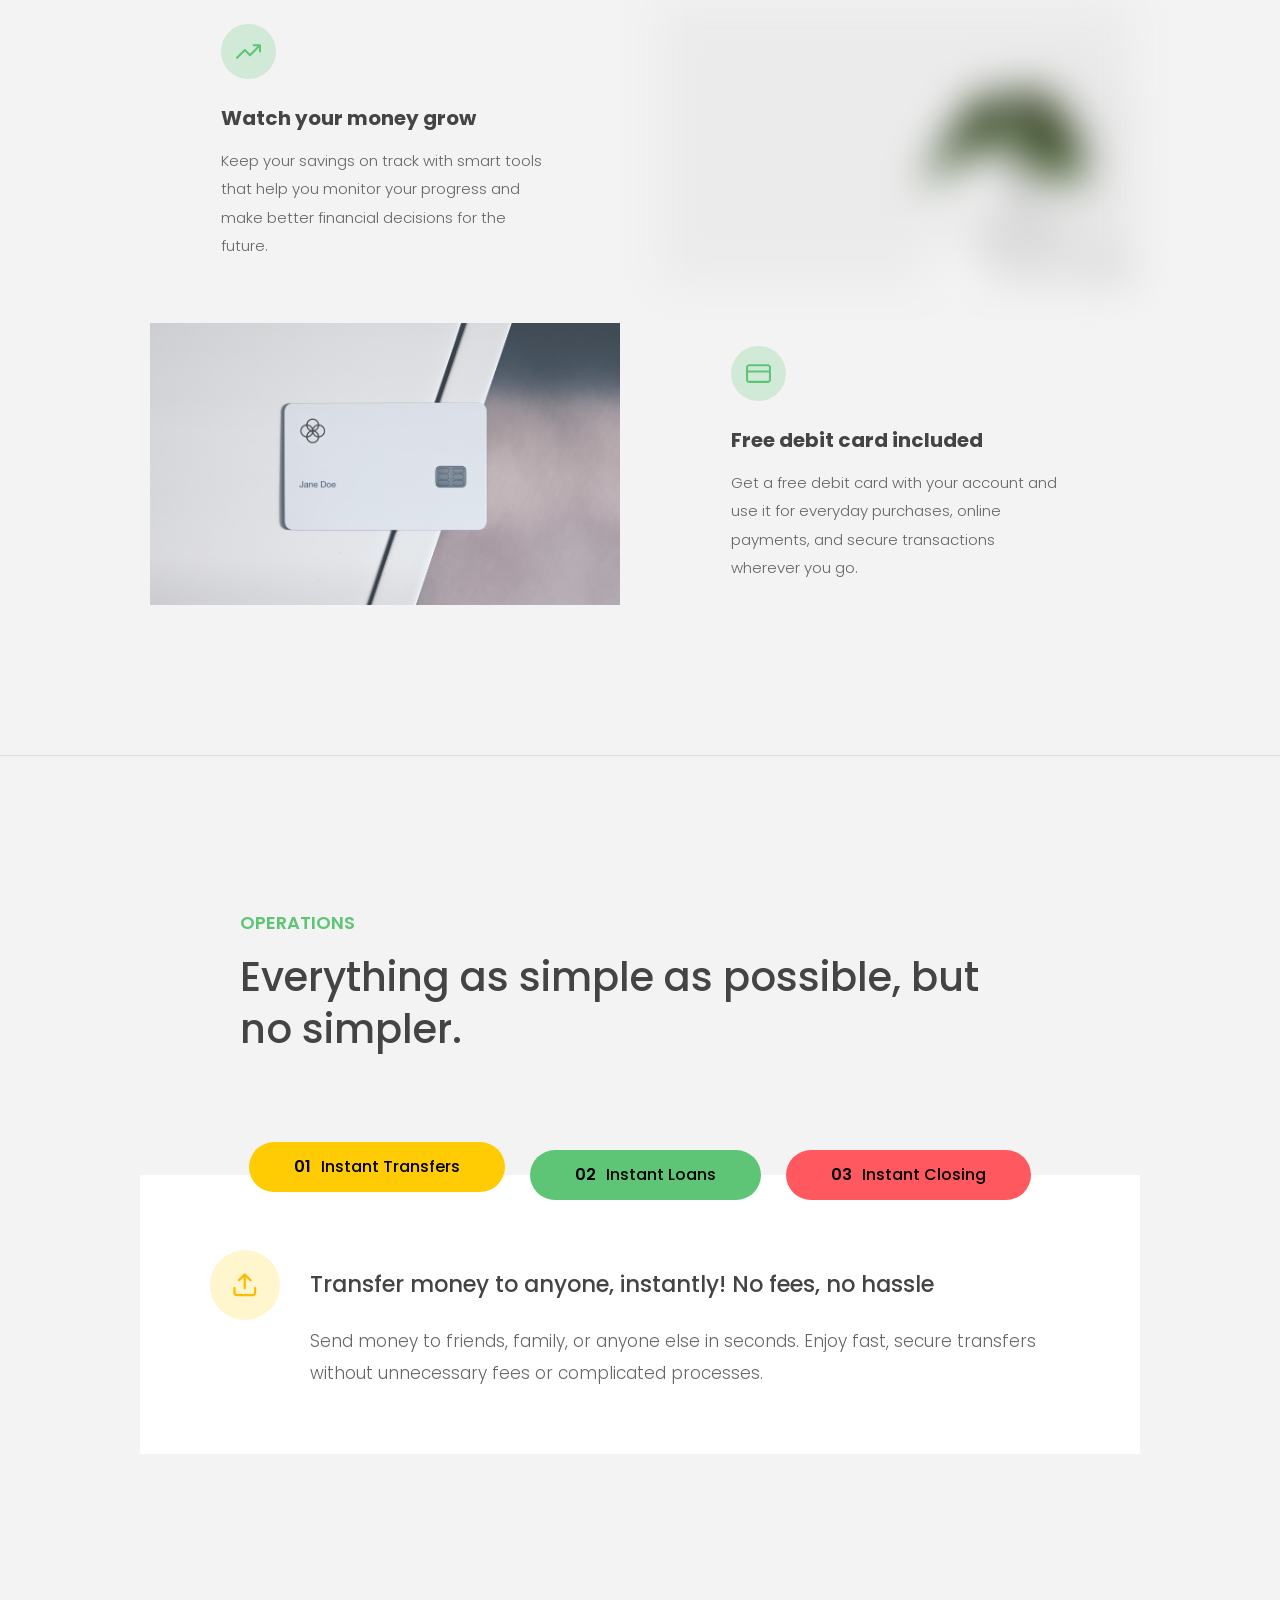
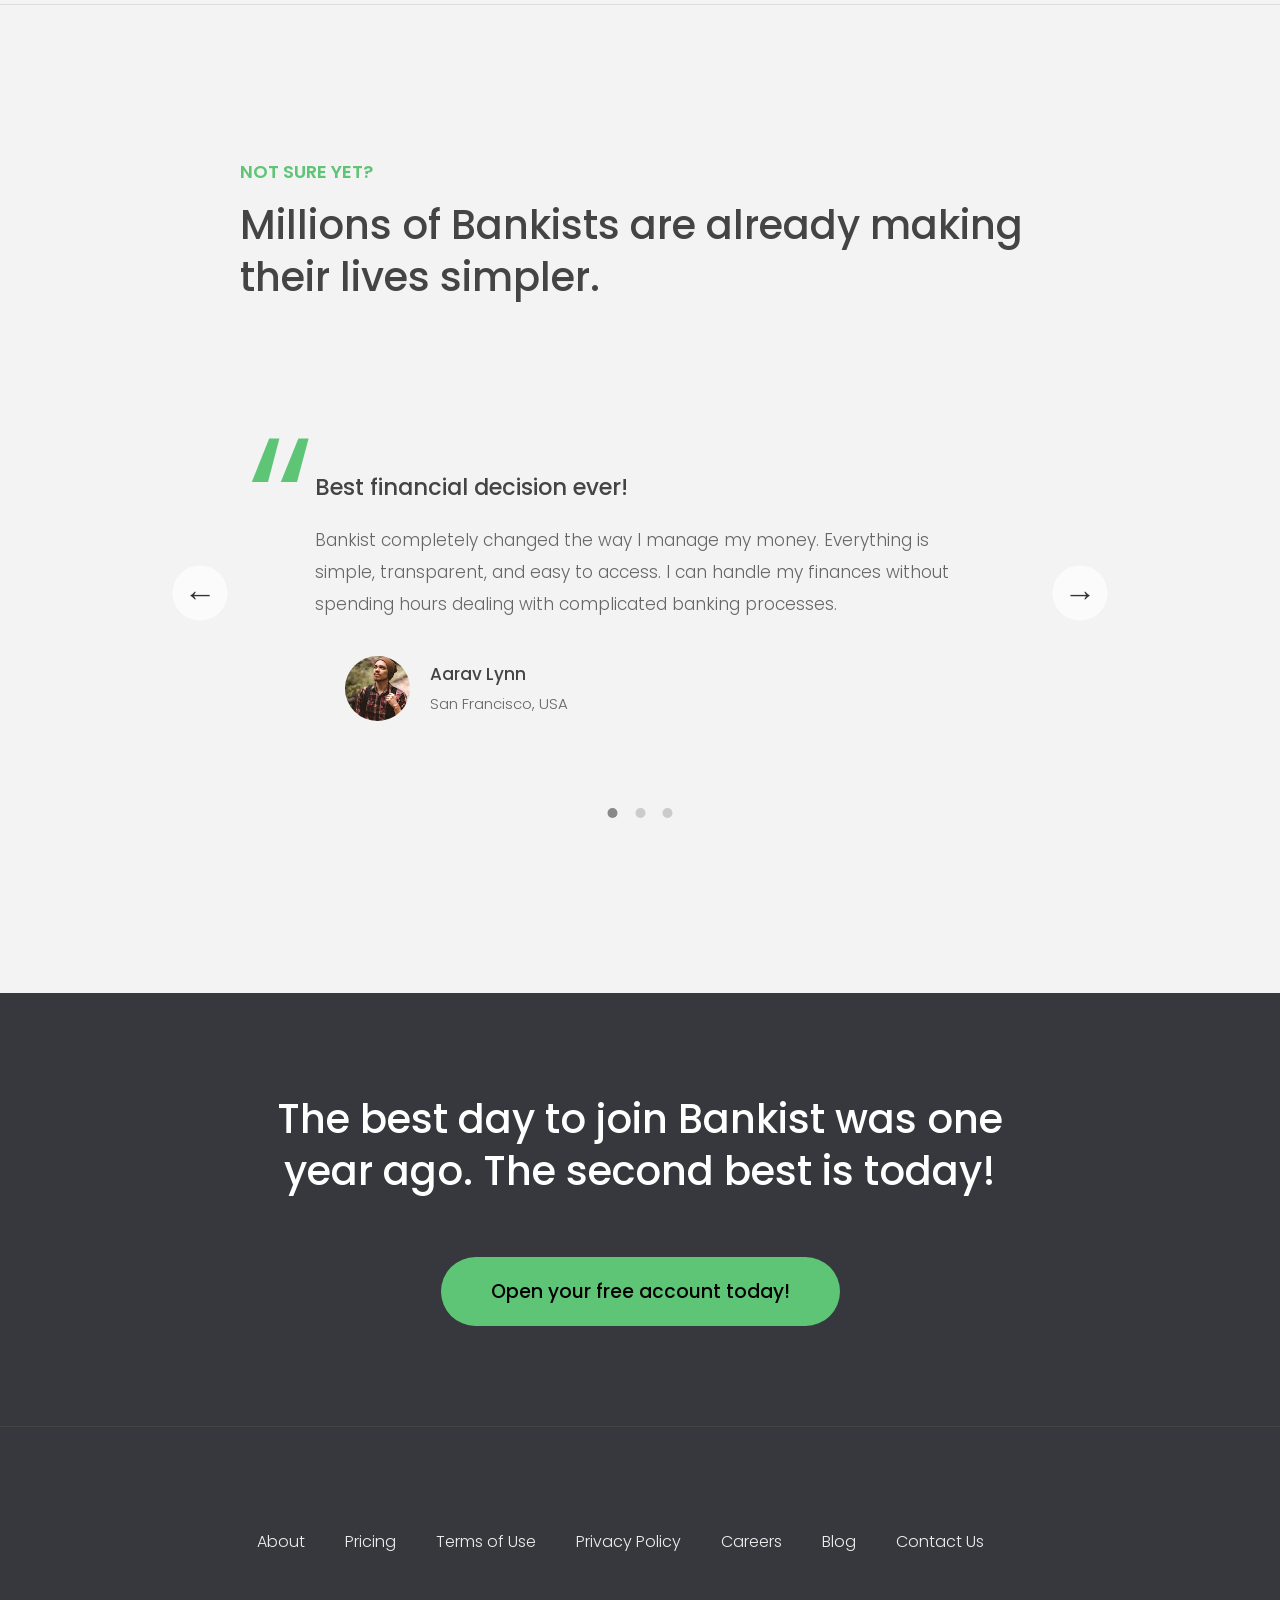
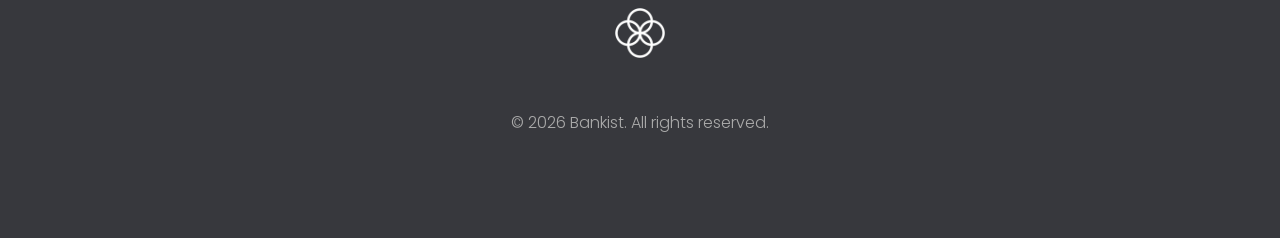
==== commit 90022e9d: "Make Bankist responsive across desktop, tablet, and mobile" ====
--- a/bankist/index.html
+++ b/bankist/index.html
@@ -85,9 +85,9 @@
           </div>
           <h5 class="features__header">100% digital bank</h5>
           <p>
-            Lorem ipsum dolor sit amet consectetur adipisicing elit. Unde alias
-            sint quos? Accusantium a fugiat porro reiciendis saepe quibusdam
-            debitis ducimus.
+            Manage your money from anywhere with a fully digital banking
+            experience. Access your account, make payments, and keep track of
+            your finances with ease.
           </p>
         </div>
 
@@ -99,9 +99,8 @@
           </div>
           <h5 class="features__header">Watch your money grow</h5>
           <p>
-            Nesciunt quos autem dolorum voluptates cum dolores dicta fuga
-            inventore ab? Nulla incidunt eius numquam sequi iste pariatur
-            quibusdam!
+            Keep your savings on track with smart tools that help you monitor
+            your progress and make better financial decisions for the future.
           </p>
         </div>
         <img
@@ -125,9 +124,8 @@
           </div>
           <h5 class="features__header">Free debit card included</h5>
           <p>
-            Quasi, fugit in cumque cupiditate reprehenderit debitis animi enim
-            eveniet consequatur odit quam quos possimus assumenda dicta fuga
-            inventore ab.
+            Get a free debit card with your account and use it for everyday
+            purchases, online payments, and secure transactions wherever you go.
           </p>
         </div>
       </div>
@@ -165,13 +163,12 @@
             </svg>
           </div>
           <h5 class="operations__header">
-            Tranfser money to anyone, instantly! No fees, no BS.
+            Transfer money to anyone, instantly! No fees, no hassle
           </h5>
           <p>
-            Lorem ipsum dolor sit amet, consectetur adipisicing elit, sed do
-            eiusmod tempor incididunt ut labore et dolore magna aliqua. Ut enim
-            ad minim veniam, quis nostrud exercitation ullamco laboris nisi ut
-            aliquip ex ea commodo consequat.
+            Send money to friends, family, or anyone else in seconds. Enjoy
+            fast, secure transfers without unnecessary fees or complicated
+            processes.
           </p>
         </div>
 
@@ -185,10 +182,9 @@
             Buy a home or make your dreams come true, with instant loans.
           </h5>
           <p>
-            Duis aute irure dolor in reprehenderit in voluptate velit esse
-            cillum dolore eu fugiat nulla pariatur. Excepteur sint occaecat
-            cupidatat non proident, sunt in culpa qui officia deserunt mollit
-            anim id est laborum.
+            Need extra money for a new home, an important purchase, or a
+            personal goal? Apply for a loan quickly and get a simple,
+            transparent experience from start to finish.
           </p>
         </div>
         <div class="operations__content operations__content--3">
@@ -201,10 +197,9 @@
             No longer need your account? No problem! Close it instantly.
           </h5>
           <p>
-            Excepteur sint occaecat cupidatat non proident, sunt in culpa qui
-            officia deserunt mollit anim id est laborum. Ut enim ad minim
-            veniam, quis nostrud exercitation ullamco laboris nisi ut aliquip ex
-            ea commodo consequat.
+            If Bankist is no longer right for you, you can close your account
+            quickly and easily. No unnecessary paperwork, no complicated
+            process.
           </p>
         </div>
       </div>
@@ -214,7 +209,7 @@
       <div class="section__title section__title--testimonials">
         <h2 class="section__description">Not sure yet?</h2>
         <h3 class="section__header">
-          Millions of Bankists are already making their lifes simpler.
+          Millions of Bankists are already making their lives simpler.
         </h3>
       </div>
 
@@ -223,12 +218,10 @@
           <div class="testimonial">
             <h5 class="testimonial__header">Best financial decision ever!</h5>
             <blockquote class="testimonial__text">
-              Lorem ipsum dolor sit, amet consectetur adipisicing elit.
-              Accusantium quas quisquam non? Quas voluptate nulla minima
-              deleniti optio ullam nesciunt, numquam corporis et asperiores
-              laboriosam sunt, praesentium suscipit blanditiis. Necessitatibus
-              id alias reiciendis, perferendis facere pariatur dolore veniam
-              autem esse non voluptatem saepe provident nihil molestiae.
+              Bankist completely changed the way I manage my money. Everything
+              is simple, transparent, and easy to access. I can handle my
+              finances without spending hours dealing with complicated banking
+              processes.
             </blockquote>
             <address class="testimonial__author">
               <img src="img/user-1.jpg" alt="" class="testimonial__photo" />
@@ -244,11 +237,9 @@
               The last step to becoming a complete minimalist
             </h5>
             <blockquote class="testimonial__text">
-              Quisquam itaque deserunt ullam, quia ea repellendus provident,
-              ducimus neque ipsam modi voluptatibus doloremque, corrupti
-              laborum. Incidunt numquam perferendis veritatis neque repellendus.
-              Lorem, ipsum dolor sit amet consectetur adipisicing elit. Illo
-              deserunt exercitationem deleniti.
+              Switching to Bankist was one of the best financial decisions I
+              have made. The entire experience feels modern and effortless, from
+              opening my account to managing my everyday transactions.
             </blockquote>
             <address class="testimonial__author">
               <img src="img/user-2.jpg" alt="" class="testimonial__photo" />
@@ -264,12 +255,9 @@
               Finally free from old-school banks
             </h5>
             <blockquote class="testimonial__text">
-              Debitis, nihil sit minus suscipit magni aperiam vel tenetur
-              incidunt commodi architecto numquam omnis nulla autem,
-              necessitatibus blanditiis modi similique quidem. Odio aliquam
-              culpa dicta beatae quod maiores ipsa minus consequatur error sunt,
-              deleniti saepe aliquid quos inventore sequi. Necessitatibus id
-              alias reiciendis, perferendis facere.
+              I finally feel free from the complicated processes of traditional
+              banks. Bankist gives me everything I need in one place, with a
+              clean interface and tools that make managing my money much easier.
             </blockquote>
             <address class="testimonial__author">
               <img src="img/user-3.jpg" alt="" class="testimonial__photo" />
--- a/bankist/style.css
+++ b/bankist/style.css
@@ -1,5 +1,3 @@
-/* The page is NOT responsive. You can implement responsiveness yourself if you wanna have some fun 😃 */
-
 :root {
   --color-primary: #5ec576;
   --color-secondary: #ffcb03;
@@ -670,3 +668,708 @@
   font-size: 1.5rem;
   font-weight: 400;
 }
+
+/* TABLET, iPad and similar devices */
+@media (max-width: 900px) {
+  /* GENERAL */
+  .section {
+    padding: 10rem 2rem;
+  }
+
+  .section__title {
+    margin-bottom: 6rem;
+  }
+
+  .section__header {
+    font-size: 3.5rem;
+  }
+
+  /* NAVIGATION */
+  .nav {
+    height: 7rem;
+    padding: 0 3rem;
+  }
+
+  .nav__logo {
+    height: 3.8rem;
+  }
+
+  .nav__item {
+    margin-left: 2rem;
+  }
+
+  .nav__link:link,
+  .nav__link:visited {
+    font-size: 1.4rem;
+  }
+
+  .nav__link--btn:link,
+  .nav__link--btn:visited {
+    padding: 0.7rem 1.8rem;
+  }
+
+  /* HEADER */
+  .header {
+    padding: 0 2rem;
+  }
+
+  .header__title {
+    width: 100%;
+    max-width: 70rem;
+    grid-template-columns: 3fr 2fr;
+    column-gap: 2rem;
+  }
+
+  h1 {
+    font-size: 4.5rem;
+  }
+
+  h4 {
+    font-size: 2rem;
+  }
+
+  .header__img {
+    transform: translateY(-3rem);
+  }
+
+  /* FEATURES */
+  .features {
+    margin: 0 3rem;
+    gap: 3rem;
+  }
+
+  .features__feature {
+    width: 85%;
+  }
+
+  /* OPERATIONS */
+  .operations {
+    margin: 8rem auto 0 auto;
+  }
+
+  .operations__content {
+    padding: 2.5rem 4rem 5rem 4rem;
+  }
+
+  /* SLIDER */
+  .slider {
+    height: 40rem;
+  }
+
+  .slide {
+    height: 40rem;
+  }
+
+  .slider__btn {
+    height: 4.5rem;
+    width: 4.5rem;
+    font-size: 2.5rem;
+  }
+
+  /* TESTIMONIAL */
+  .testimonial {
+    width: 75%;
+  }
+
+  /* MODAL */
+  .modal {
+    width: 90%;
+    max-width: 55rem;
+    padding: 4rem;
+  }
+
+  .modal__header {
+    font-size: 3rem;
+    margin-bottom: 3.5rem;
+  }
+
+  /* FOOTER */
+  .footer {
+    padding: 8rem 2rem;
+  }
+}
+
+/* MOBILE — phones */
+@media (max-width: 600px) {
+  /* GENERAL */
+  html {
+    font-size: 56.25%;
+  }
+
+  .section {
+    padding: 8rem 2rem;
+  }
+
+  .section__title {
+    margin-bottom: 4rem;
+  }
+
+  .section__description {
+    font-size: 1.5rem;
+  }
+
+  .section__header {
+    font-size: 3rem;
+  }
+
+  /* NAVIGATION */
+  .nav {
+    height: 6.5rem;
+    padding: 0 1.5rem;
+  }
+
+  .nav__logo {
+    height: 3rem;
+  }
+
+  .nav__links {
+    gap: 0.8rem;
+  }
+
+  .nav__item {
+    margin-left: 0;
+  }
+
+  .nav__link:link,
+  .nav__link:visited {
+    font-size: 1.2rem;
+  }
+
+  .nav__link--btn:link,
+  .nav__link--btn:visited {
+    padding: 0.6rem 1.2rem;
+  }
+
+  /* HEADER */
+  .header {
+    padding: 0 1.5rem;
+    height: auto;
+    min-height: 100vh;
+  }
+
+  .header__title {
+    width: 100%;
+    grid-template-columns: 1fr;
+    row-gap: 2rem;
+    padding: 8rem 0 6rem;
+  }
+
+  h1 {
+    font-size: 3.5rem;
+    line-height: 1.25;
+  }
+
+  h4 {
+    font-size: 1.8rem;
+  }
+
+  .header__img {
+    grid-column: 1;
+    grid-row: auto;
+    width: 80%;
+    justify-self: center;
+    transform: none;
+    margin-top: 1rem;
+  }
+
+  /* FEATURES */
+  .features {
+    grid-template-columns: 1fr;
+    gap: 5rem;
+    margin: 0;
+  }
+
+  .features__feature {
+    width: 90%;
+    justify-self: center;
+  }
+
+  .features__img {
+    width: 90%;
+    justify-self: center;
+  }
+
+  .features__header {
+    font-size: 1.8rem;
+  }
+
+  .features__icon {
+    height: 5rem;
+    width: 5rem;
+    margin-bottom: 1.5rem;
+  }
+
+  /* OPERATIONS */
+  .operations {
+    margin: 6rem auto 0 auto;
+    width: 100%;
+  }
+
+  .operations__tab-container {
+    flex-wrap: wrap;
+    gap: 1rem;
+  }
+
+  .operations__tab {
+    margin-right: 0;
+    padding: 1rem 1.5rem;
+    font-size: 1.3rem;
+  }
+
+  .operations__tab--active {
+    transform: translateY(-55%);
+  }
+
+  .operations__content {
+    padding: 2.5rem 2rem 4rem;
+    font-size: 1.5rem;
+  }
+
+  .operations__content--active {
+    grid-template-columns: 5rem 1fr;
+    column-gap: 2rem;
+  }
+
+  .operations__icon {
+    height: 5rem;
+    width: 5rem;
+  }
+
+  .operations__icon svg {
+    height: 2.2rem;
+    width: 2.2rem;
+  }
+
+  .operations__header {
+    font-size: 1.8rem;
+  }
+
+  /* SLIDER */
+  .slider {
+    height: 30rem;
+  }
+
+  .slide {
+    height: 30rem;
+  }
+
+  .slider__btn {
+    height: 4rem;
+    width: 4rem;
+    font-size: 2.2rem;
+  }
+
+  .slider__btn--left {
+    left: 8%;
+  }
+
+  .slider__btn--right {
+    right: 8%;
+  }
+
+  .dots {
+    bottom: 4%;
+  }
+
+  .dots__dot {
+    height: 0.8rem;
+    width: 0.8rem;
+    margin-right: 1rem;
+  }
+
+  /* TESTIMONIALS */
+  .testimonial {
+    width: 90%;
+  }
+
+  .testimonial::before {
+    top: -4rem;
+    left: -2rem;
+    font-size: 12rem;
+  }
+
+  .testimonial__header {
+    font-size: 2rem;
+  }
+
+  .testimonial__text {
+    font-size: 1.5rem;
+  }
+
+  .testimonial__author {
+    margin-left: 1rem;
+    grid-template-columns: 5rem 1fr;
+    column-gap: 1.5rem;
+  }
+
+  .testimonial__photo {
+    width: 5rem;
+  }
+
+  /* SIGN UP */
+  .section--sign-up {
+    padding: 7rem 2rem;
+  }
+
+  .section--sign-up .section__title {
+    margin-bottom: 4rem;
+  }
+
+  .section--sign-up .section__header {
+    font-size: 2.8rem;
+  }
+
+  .section--sign-up .btn {
+    font-size: 1.6rem;
+    padding: 1.5rem 3rem;
+  }
+
+  /* FOOTER */
+  .footer {
+    padding: 7rem 2rem;
+  }
+
+  .footer__nav {
+    flex-wrap: wrap;
+    gap: 1.5rem 2rem;
+    margin-bottom: 4rem;
+  }
+
+  .footer__item {
+    margin-right: 0;
+  }
+
+  .footer__link {
+    font-size: 1.4rem;
+  }
+
+  .footer__logo {
+    height: 4rem;
+    margin-bottom: 4rem;
+  }
+
+  .footer__copyright {
+    font-size: 1.3rem;
+  }
+
+  /* MODAL */
+  .modal {
+    width: 90%;
+    padding: 3rem 2rem;
+  }
+
+  .modal__header {
+    font-size: 2.5rem;
+    margin-bottom: 3rem;
+  }
+
+  .modal__form {
+    margin: 0;
+    grid-template-columns: 1fr;
+    gap: 1.5rem;
+  }
+
+  .modal__form label {
+    font-size: 1.5rem;
+  }
+
+  .modal__form input {
+    width: 100%;
+    font-size: 1.5rem;
+  }
+
+  .modal__form button {
+    grid-column: 1;
+  }
+
+  /* COOKIE MESSAGE */
+  .cookie-message {
+    flex-direction: column;
+    gap: 1rem;
+    padding: 1.5rem;
+    text-align: center;
+    font-size: 1.3rem;
+  }
+}
+
+/* SMALL PHONES */
+@media (max-width: 400px) {
+  .nav {
+    padding: 0 1rem;
+  }
+
+  .nav__logo {
+    height: 2.7rem;
+  }
+
+  .nav__link:link,
+  .nav__link:visited {
+    font-size: 1.1rem;
+  }
+
+  .nav__link--btn:link,
+  .nav__link--btn:visited {
+    padding: 0.5rem 1rem;
+  }
+
+  h1 {
+    font-size: 3.2rem;
+  }
+
+  h4 {
+    font-size: 1.7rem;
+  }
+
+  .header__img {
+    width: 85%;
+  }
+
+  .section__header {
+    font-size: 2.8rem;
+  }
+
+  .operations__tab {
+    font-size: 1.2rem;
+    padding: 0.8rem 1.2rem;
+  }
+}
+
+/* MOBILE RESPONSIVENESS */
+
+@media (max-width: 480px) {
+  /* NAVIGATION */
+  .nav {
+    height: 7rem;
+    width: 100%;
+    padding: 0 1rem;
+  }
+
+  .nav__logo {
+    height: 3.2rem;
+  }
+
+  .nav__item {
+    margin-left: 0.7rem;
+  }
+
+  .nav__link:link,
+  .nav__link:visited {
+    font-size: 1rem;
+  }
+
+  .nav__link--btn:link,
+  .nav__link--btn:visited {
+    padding: 0.6rem 1rem;
+    border-radius: 2rem;
+    white-space: nowrap;
+  }
+
+  /* HEADER */
+  .header {
+    padding: 0 1.5rem;
+    height: auto;
+    min-height: 100vh;
+  }
+
+  .header__title {
+    width: 100%;
+    grid-template-columns: 1fr;
+    row-gap: 2rem;
+    align-content: center;
+    justify-items: start;
+    padding: 6rem 0 4rem;
+  }
+
+  h1 {
+    font-size: 3.4rem;
+    line-height: 1.25;
+  }
+
+  h4 {
+    font-size: 1.7rem;
+    line-height: 1.5;
+  }
+
+  .header__img {
+    width: 85%;
+    grid-column: 1;
+    grid-row: auto;
+    transform: none;
+    justify-self: center;
+    margin-top: 1rem;
+  }
+
+  /* TESTIMONIAL / SLIDER */
+  .slider {
+    width: 100%;
+    max-width: 100%;
+    height: 50rem;
+    overflow: hidden;
+  }
+
+  .slide {
+    width: 100%;
+    height: 50rem;
+    padding: 0 1.5rem;
+  }
+
+  .testimonial {
+    width: 100%;
+    max-width: 100%;
+    padding: 0;
+    overflow: visible;
+  }
+
+  .testimonial__header {
+    width: 100%;
+    max-width: 100%;
+    font-size: 2rem;
+    line-height: 1.4;
+    margin-bottom: 1.5rem;
+
+    /* Prevent the heading from being clipped */
+    overflow: visible;
+    white-space: normal;
+    word-break: normal;
+    overflow-wrap: break-word;
+  }
+
+  .testimonial__text {
+    width: 100%;
+    max-width: 100%;
+    font-size: 1.5rem;
+    line-height: 1.8;
+    margin-bottom: 2.5rem;
+
+    /* Prevent paragraph text from overflowing */
+    overflow-wrap: break-word;
+  }
+
+  /* TESTIMONIAL AUTHOR */
+  .testimonial__author {
+    width: 100%;
+    margin-left: 0;
+
+    display: flex;
+    align-items: center;
+
+    gap: 1.2rem;
+  }
+
+  .testimonial__photo {
+    width: 5rem;
+    height: 5rem;
+    min-width: 5rem;
+    min-height: 5rem;
+
+    border-radius: 50%;
+    object-fit: cover;
+
+    /* Prevent the image from being squeezed/cropped */
+    flex-shrink: 0;
+  }
+
+  .testimonial__name {
+    font-size: 1.5rem;
+    line-height: 1.4;
+    margin: 0;
+  }
+
+  .testimonial__location {
+    font-size: 1.3rem;
+    line-height: 1.4;
+  }
+
+  /* SIGN UP SECTION */
+  .section--sign-up {
+    padding: 7rem 2rem;
+  }
+
+  .section--sign-up .section__header {
+    font-size: 2.5rem;
+    line-height: 1.4;
+  }
+
+  .section--sign-up .btn {
+    font-size: 1.5rem;
+    padding: 1.5rem 2.5rem;
+  }
+}
+
+/* MOBILE RESPONSIVE ADJUSTMENTS */
+@media (max-width: 600px) {
+  .section {
+    padding: 8rem 2rem;
+  }
+
+  /* Testimonials heading */
+  .section__title {
+    margin-bottom: 4rem;
+  }
+
+  .section__header {
+    font-size: 2.8rem;
+    line-height: 1.25;
+  }
+
+  .section__title--testimonials {
+    margin-bottom: 2.5rem;
+  }
+
+  /* Testimonial content */
+  .testimonial {
+    width: 90%;
+  }
+
+  .testimonial::before {
+    top: -3rem;
+    left: -2.5rem;
+    font-size: 10rem;
+  }
+
+  .testimonial__header {
+    font-size: 1.8rem;
+    margin-bottom: 1rem;
+  }
+
+  .testimonial__text {
+    font-size: 1.35rem;
+    line-height: 1.8;
+    margin-bottom: 2.5rem;
+  }
+
+  .testimonial__author {
+    margin-left: 0;
+    grid-template-columns: 5rem 1fr;
+    column-gap: 1.5rem;
+  }
+
+  .testimonial__photo {
+    width: 5rem;
+  }
+
+  .testimonial__name {
+    font-size: 1.4rem;
+  }
+
+  .testimonial__location {
+    font-size: 1.2rem;
+  }
+}
+
+/* TABLET FOOTER */
+@media (max-width: 60em) {
+  .footer__nav {
+    gap: 2rem;
+    margin-bottom: 5rem;
+  }
+
+  .footer__item {
+    margin-right: 0;
+  }
+
+  .footer__link {
+    font-size: 1.4rem;
+    white-space: nowrap;
+  }
+}
